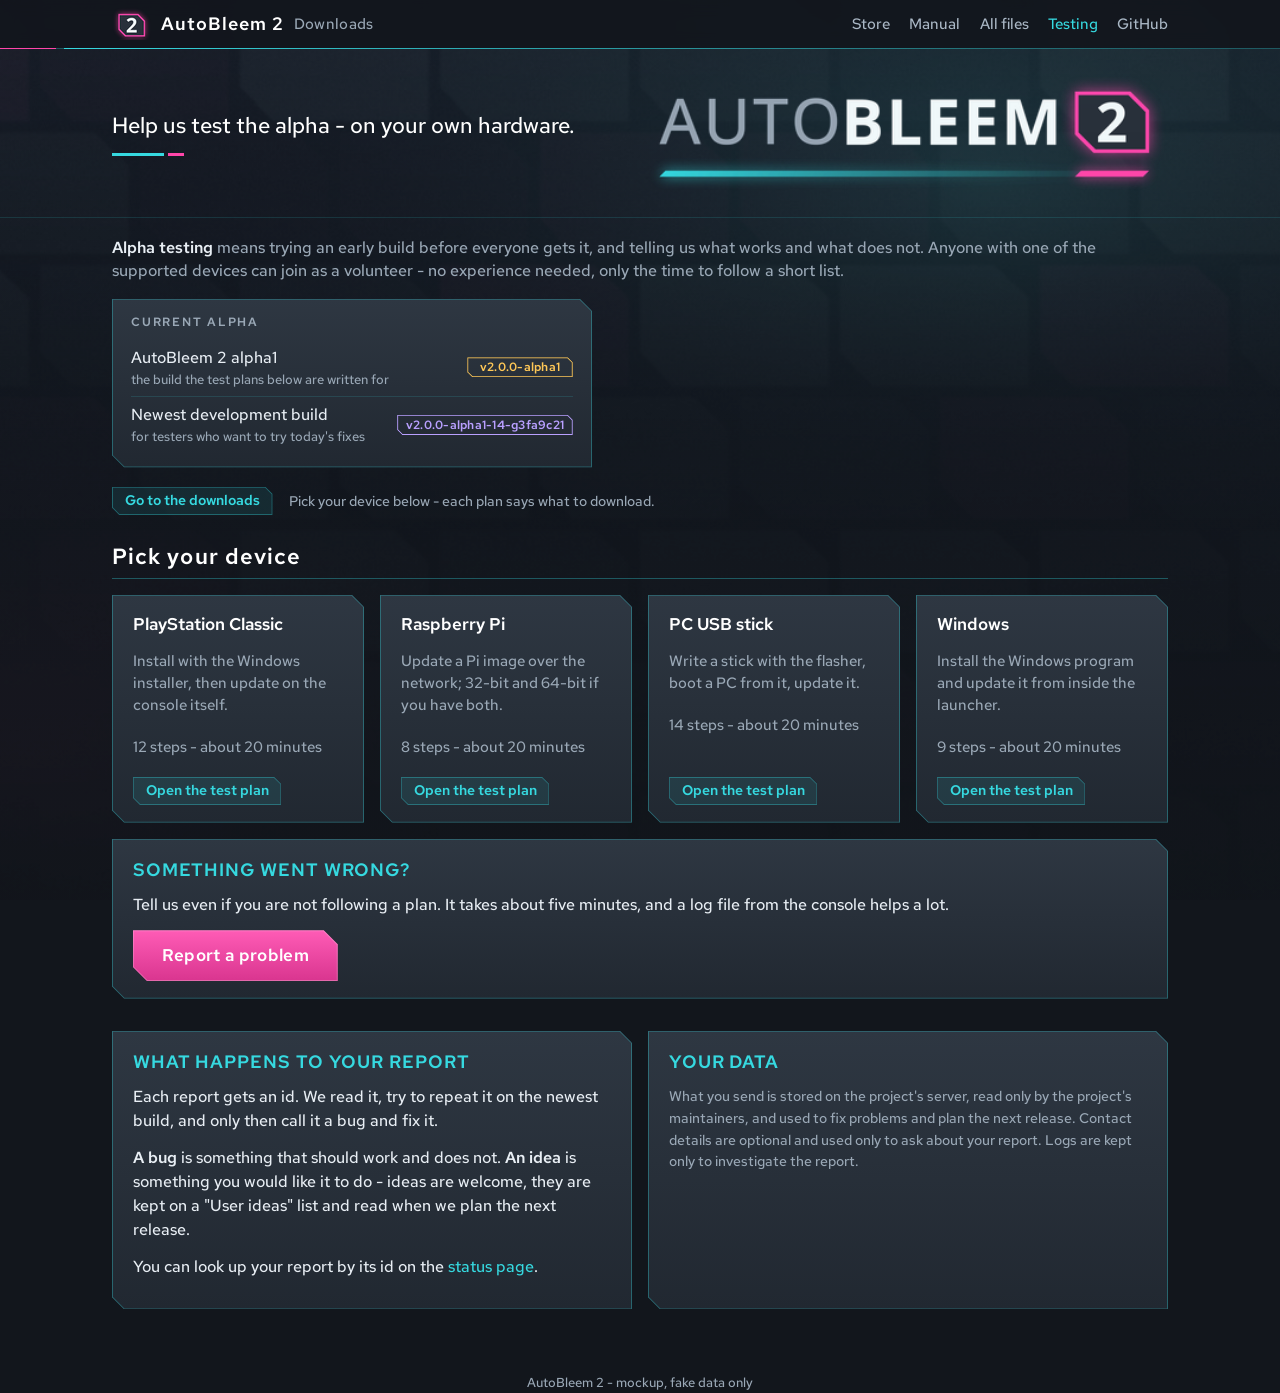
==== mockups/testing/index.html @ 65314cf2 "mockups/testing: static design mockups of the volunteer tester pages (landing, PSC test plan, report" ====
<!DOCTYPE html><html lang="en"><head><meta charset="utf-8">
<meta name="viewport" content="width=device-width, initial-scale=1">
<title>Testing - AutoBleem 2</title>
<link rel="icon" href="assets/icon.png" type="image/png">
<link rel="stylesheet" href="site.css"></head><body>
<header class="top"><div class="bar"><a class="brand" href="index.html"><img src="assets/emblem.png" srcset="assets/emblem@2x.png 2x" alt="">AutoBleem 2 <span>Downloads</span></a><nav>
<a href="#" class="xs">Store</a><a href="#" class="xs">Manual</a><a href="#">All files</a><a href="index.html" class="on">Testing</a><a href="#">GitHub</a></nav></div></header>
<div class="hero"><div class="in"><p>Help us test the alpha - on your own hardware.</p><img src="assets/logo.png" srcset="assets/logo@2x.png 2x" alt="AutoBleem 2"></div></div>
<main>

<p class="lede"><b>Alpha testing</b> means trying an early build before everyone gets it, and telling us what works and what does not.
Anyone with one of the supported devices can join as a volunteer - no experience needed, only the time to follow a short list.</p>

<div class="status" style="margin:1rem 0">
<h2>Current alpha</h2>
<ul><li><span class="k">AutoBleem 2 alpha1<small>the build the test plans below are written for</small></span><span class="chan pre">v2.0.0-alpha1</span></li>
<li><span class="k">Newest development build<small>for testers who want to try today's fixes</small></span><span class="chan dev">v2.0.0-alpha1-14-g3fa9c21</span></li></ul>
</div>
<div class="cta"><a class="dl" href="#">Go to the downloads</a><span class="older">Pick your device below - each plan says what to download.</span></div>

<h2 class="plat" style="margin-top:1.6rem">Pick your device</h2>
<div class="grid"><div class="panel"><h3>PlayStation Classic</h3><p>Install with the Windows installer, then update on the console itself.</p><p class="older">12 steps - about 20 minutes</p><a class="dl wide" href="plan-psc.html">Open the test plan</a></div><div class="panel"><h3>Raspberry Pi</h3><p>Update a Pi image over the network; 32-bit and 64-bit if you have both.</p><p class="older">8 steps - about 20 minutes</p><a class="dl wide" href="#">Open the test plan</a></div><div class="panel"><h3>PC USB stick</h3><p>Write a stick with the flasher, boot a PC from it, update it.</p><p class="older">14 steps - about 20 minutes</p><a class="dl wide" href="#">Open the test plan</a></div><div class="panel"><h3>Windows</h3><p>Install the Windows program and update it from inside the launcher.</p><p class="older">9 steps - about 20 minutes</p><a class="dl wide" href="#">Open the test plan</a></div></div>

<div class="panel">
<h2>Something went wrong?</h2>
<p>Tell us even if you are not following a plan. It takes about five minutes, and a log file from the console helps a lot.</p>
<div class="cta" style="margin:.6rem 0 0"><a class="big plain" href="report.html">Report a problem</a></div>
</div>

<div class="two">
<div class="panel"><h2>What happens to your report</h2>
<p>Each report gets an id. We read it, try to repeat it on the newest build, and only then call it a bug and fix it.</p>
<p><b>A bug</b> is something that should work and does not. <b>An idea</b> is something you would like it to do - ideas are welcome, they are kept on a "User ideas" list and read when we plan the next release.</p>
<p>You can look up your report by its id on the <a href="status.html">status page</a>.</p></div>
<div class="panel"><h2>Your data</h2><p class="older">What you send is stored on the project's server, read only by the project's maintainers, and used to fix problems and plan the next release. Contact details are optional and used only to ask about your report. Logs are kept only to investigate the report.</p></div>
</div>
</main>
<footer>AutoBleem 2 - mockup, fake data only</footer></body></html>
---- mockups/testing/site.css ----
/* AutoBleem 2 download site - the ab2.0.0 look (graphite, cyan lines, magenta focus, cut corners, Red Hat Text).
   A drop-in for repo_index.py's PAGE_CSS: every class the generator writes keeps its name; new ones are marked NEW.
   Cut corners: clip-path on the box, the 1 px line drawn by its ::before (the same polygon, 1 px larger) -
   see www/README.md "Cut corners". Corners cut: top-right and bottom-left, like the theme's tiles. */
@font-face{font-family:"Red Hat Text";src:url(assets/RedHatText-Medium.ttf) format('truetype');font-weight:500;font-display:swap}
@font-face{font-family:"Red Hat Text";src:url(assets/RedHatText-SemiBold.ttf) format('truetype');font-weight:600;font-display:swap}
:root{
  --bg:#12161c;--panel:#262e38;--panel-top:#2e3742;--panel-bot:#212831;--panel-glass:rgba(33,40,49,.88);
  --cyan:#36d9e0;--line:rgba(54,217,224,.34);--line-soft:rgba(54,217,224,.14);--magenta:#ff46aa;
  --ink:#e8eef4;--dim:#9aa8b6;--steel:#aab8c6;
  --rel:#58e0a0;--pre:#ffc857;--dev:#b9a0ff;--warn:#ff8a65;
  --cut:12px;--cut-s:7px}
*{box-sizing:border-box}
html{scroll-padding-top:4.2rem}
body{margin:0;font-family:"Red Hat Text","Segoe UI",system-ui,sans-serif;font-weight:500;color:var(--ink);line-height:1.5;
  background:var(--bg) url(assets/background.jpg) center top/cover fixed}
body:before{content:"";position:fixed;inset:0;z-index:-1;pointer-events:none;
  background:linear-gradient(180deg,rgba(18,22,28,.55) 0,rgba(18,22,28,.82) 60%,rgba(18,22,28,.92) 100%)}
a{color:var(--cyan);text-decoration:none}a:hover{color:#fff;text-decoration:underline}

/* the cut-corner box: .cut on any block (panels, notices, buttons) */
.cut,.panel,.notice,details.inputs,.status,a.big,.hero .in:before{
  clip-path:polygon(0 0,calc(100% - var(--cut)) 0,100% var(--cut),100% 100%,var(--cut) 100%,0 calc(100% - var(--cut)))}

/* the top bar */
header.top{position:sticky;top:0;z-index:5;background:rgba(18,22,28,.9);backdrop-filter:blur(8px);
  border-bottom:1px solid var(--line)}
header.top:after{content:"";position:absolute;left:0;right:0;bottom:-1px;height:1px;
  background:linear-gradient(90deg,var(--magenta) 0 56px,transparent 56px 64px,var(--cyan) 64px,rgba(54,217,224,.2) 75%,transparent)}
header.top .bar{max-width:68rem;margin:0 auto;padding:.5rem 1rem;display:flex;align-items:center;gap:1rem}
header.top .brand{display:flex;align-items:center;gap:.6rem;color:#fff;font-size:1.1rem;font-weight:600;letter-spacing:.06em}
header.top .brand img{height:32px;width:auto}
header.top .brand span{color:var(--dim);font-weight:500;font-size:.95rem;letter-spacing:.02em}
header.top .brand:hover{text-decoration:none}
header.top nav{margin-left:auto;display:flex;gap:1.2rem;font-size:.95rem}
header.top nav a{color:var(--steel);white-space:nowrap}
header.top .brand{white-space:nowrap}
header.top nav a:hover,header.top nav a.on{color:var(--cyan);text-decoration:none}

/* the banner: one line left, the C3 logo right */
.hero{border-bottom:1px solid var(--line-soft)}
.hero .in{max-width:68rem;margin:0 auto;padding:0 1rem;height:clamp(96px,14vw,168px);display:flex;align-items:center;gap:1rem}
.hero p{flex:1;margin:0;font-size:clamp(1rem,2vw,1.35rem);color:#fff;max-width:34rem}
.hero p:after{content:"";display:block;width:4.5rem;height:3px;margin-top:.7rem;
  background:linear-gradient(90deg,var(--cyan) 0 72%,transparent 72% 78%,var(--magenta) 78%)}
.hero img{height:72%;width:auto;margin-left:auto;display:block}

main{max-width:68rem;margin:0 auto 3rem;padding:0 1rem}
/* the 1 px frame of a cut box: the box's ::after is a ring - the outer cut polygon with the same polygon one px
   in cut out of it (evenodd), painted --ring. One shape in one coordinate space, so the frame is whole on the
   straight edges and the diagonals at any size (a box-shadow or a second layer 1 px in snapped to other pixels
   than the clip and lost an edge). --cut is the box's own cut; every ring box sets --ring and --cut. */
.panel,.notice,details.inputs,.status,.chan,td.file a,a.dl,button.copy,nav.subtabs a,a.big{position:relative}
.panel:after,.notice:after,details.inputs:after,.status:after,.chan:after,td.file a:after,a.dl:after,button.copy:after,
nav.subtabs a:after,a.big:after{content:"";position:absolute;inset:0;pointer-events:none;background:var(--ring);
  clip-path:polygon(evenodd,0 0,calc(100% - var(--cut)) 0,100% var(--cut),100% 100%,var(--cut) 100%,0 calc(100% - var(--cut)),0 0,
    1px 1px,calc(100% - 1px - var(--cut) + .59px) 1px,calc(100% - 1px) calc(1px + var(--cut) - .59px),calc(100% - 1px) calc(100% - 1px),
    calc(1px + var(--cut) - .59px) calc(100% - 1px),1px calc(100% - 1px - var(--cut) + .59px),1px 1px)}
.panel,.notice,details.inputs,.status{isolation:isolate;--ring:var(--line);
  background:var(--fill,linear-gradient(180deg,var(--panel-top),var(--panel-bot)))}
.panel{padding:1.1rem 1.3rem;margin:1rem 0}
.lede{color:var(--dim);margin:1.1rem 0 .4rem;font-size:.98rem}
.lede b{color:var(--ink);font-weight:600}
h1{font-weight:600;font-size:1.7rem;margin:0 0 .4rem;color:#fff}
h2{font-weight:600;font-size:1.15rem;letter-spacing:.05em;margin:0 0 .6rem;color:var(--cyan);text-transform:uppercase}
h2 small,h1 small{font-size:.75em;color:var(--dim);letter-spacing:0;margin-left:.5rem;text-transform:none;font-weight:500}
h3{font-weight:600;font-size:.95rem;margin:1rem 0 .4rem;color:var(--steel)}
h3 small{font-weight:500}
p{margin:.4rem 0 .8rem}
ul,ol{padding-left:1.3rem}li{margin:.3rem 0}
ul.what{margin:.3rem 0 .9rem}ul.what b{color:var(--ink);font-weight:600}
code{font-family:ui-monospace,Consolas,monospace;font-size:.88em;color:#fff;background:rgba(0,0,0,.28);
  padding:.05em .35em;border-radius:2px}

/* the one table style */
table{border-collapse:collapse;width:100%;margin:.4rem 0 .2rem}
td,th{text-align:left;padding:.5rem .55rem;border-bottom:1px solid var(--line-soft);vertical-align:middle}
th{font-weight:600;color:var(--dim);font-size:.72rem;letter-spacing:.1em;text-transform:uppercase;padding-top:.2rem}
tr:last-child td{border-bottom:0}
tbody tr:hover td{background:rgba(54,217,224,.05)}
td.what small{display:block;color:var(--dim);font-size:.83rem;line-height:1.35;margin-top:.1rem}
td.what img.icon{float:left;width:44px;height:44px;object-fit:contain;margin:.1rem .75rem .1rem 0;
  clip-path:polygon(0 0,calc(100% - var(--cut-s)) 0,100% var(--cut-s),100% 100%,var(--cut-s) 100%,0 calc(100% - var(--cut-s)))}
td.file{white-space:nowrap}
td.file a,a.dl{display:inline-block;padding:.22rem .8rem;font-size:.88rem;font-weight:600;color:var(--cyan);
  background:rgba(54,217,224,.1);--ring:var(--line);--cut:var(--cut-s);
  clip-path:polygon(0 0,calc(100% - var(--cut)) 0,100% var(--cut),100% 100%,var(--cut) 100%,0 calc(100% - var(--cut)))}
td.file a:hover,a.dl:hover{background:rgba(255,70,170,.16);--ring:var(--magenta);color:#fff;text-decoration:none}
td.file a:before{content:"\2193  "}
td.size{white-space:nowrap;color:var(--dim);text-align:right}
th.size{text-align:right}
td.when{white-space:nowrap;color:var(--dim);font-size:.85em}
.chan{display:inline-block;white-space:nowrap;font-size:.76rem;font-weight:600;padding:.06rem .55rem;letter-spacing:.02em;
  color:var(--dim);--ring:currentColor;--cut:5px;
  clip-path:polygon(0 0,calc(100% - var(--cut)) 0,100% var(--cut),100% 100%,var(--cut) 100%,0 calc(100% - var(--cut)))}
.chan.rel{color:var(--rel)}.chan.pre{color:var(--pre)}.chan.dev{color:var(--dev)}
.badge{display:inline-block;font-size:.7rem;font-weight:600;letter-spacing:.06em;text-transform:uppercase;padding:.02rem .45rem;
  background:rgba(255,138,101,.16);color:var(--warn);margin-left:.4rem;vertical-align:1px}
.warn{color:var(--warn)}
.older{color:var(--dim);font-size:.9rem}

/* Build inputs, folded */
details.inputs{margin:1rem 0;--ring:var(--line-soft);--fill:rgba(18,22,28,.72)}
details.inputs>summary{cursor:pointer;padding:.75rem 1.3rem;color:var(--dim);list-style:none;display:flex;gap:.6rem;align-items:baseline}
details.inputs>summary::-webkit-details-marker{display:none}
details.inputs>summary:before{content:"\25B8";color:var(--cyan);transition:transform .15s}
details.inputs[open]>summary:before{transform:rotate(90deg)}
details.inputs>summary b{color:var(--ink);font-weight:600}
details.inputs>div{padding:0 1.3rem 1rem}

/* tabs: the selected one magenta, like the launcher's focus */
h2.plat{margin:2rem 0 .2rem;padding-bottom:.3rem;border-bottom:1px solid var(--line);color:#fff;font-size:1.35rem;text-transform:none}
nav.tabs{display:flex;flex-wrap:wrap;gap:.3rem;margin:1.2rem 0 0;border-bottom:1px solid var(--line)}
nav.tabs a{position:relative;padding:.55rem 1.1rem;color:var(--steel);font-size:.98rem;font-weight:600;margin-bottom:-1px;
  clip-path:polygon(0 0,calc(100% - 10px) 0,100% 10px,100% 100%,0 100%)}
nav.tabs a:hover{color:#fff;text-decoration:none;background:rgba(54,217,224,.07)}
nav.tabs a.active{background:linear-gradient(180deg,var(--panel-top),var(--panel-bot));color:#fff;
  box-shadow:inset 0 3px 0 var(--magenta)}
body.js section.tab{display:none}
body.js section.tab.active{display:block}
body.js section.tab h2.plat{display:none}
nav.subtabs{display:flex;flex-wrap:wrap;gap:.4rem;margin:1rem 0 .4rem}
nav.subtabs a{padding:.28rem .95rem;color:var(--steel);font-size:.9rem;font-weight:600;background:rgba(18,22,28,.6);
  --ring:var(--line-soft);--cut:var(--cut-s);
  clip-path:polygon(0 0,calc(100% - var(--cut)) 0,100% var(--cut),100% 100%,var(--cut) 100%,0 calc(100% - var(--cut)))}
nav.subtabs a:hover{color:#fff;text-decoration:none}
nav.subtabs a.active{color:#fff;background:rgba(255,70,170,.14);--ring:var(--magenta)}
h3.subtab{font-size:1.15rem;color:#fff;margin:1.4rem 0 .2rem}
body.js section.subtab{display:none}
body.js section.subtab.active{display:block}
body.js section.subtab h3.subtab{display:none}

/* something to copy into another program */
.notice{display:flex;align-items:center;flex-wrap:wrap;gap:.5rem .8rem;margin:.8rem 0 1rem;padding:.75rem 1rem .75rem 1.2rem;
  --fill:linear-gradient(90deg,#1d3a42,#1f2a33 60%);
  background:linear-gradient(var(--cyan),var(--cyan)) 0 0/3px calc(100% - var(--cut)) no-repeat,var(--fill)}
.notice .label{flex-basis:100%;color:var(--dim);font-size:.88rem}
.notice .label b{color:var(--ink);font-weight:600}
.notice .nrow{display:flex;align-items:center;gap:.8rem;width:100%}
.notice .nrow .chan{min-width:5.2rem;text-align:center}
.notice code{flex:1;min-width:0;overflow-wrap:anywhere;font-size:.9rem;padding:.35rem .6rem}
button.copy{font:inherit;font-size:.86rem;font-weight:600;color:var(--cyan);background:rgba(54,217,224,.1);border:0;
  --ring:var(--line);--cut:var(--cut-s);padding:.3rem .95rem;cursor:pointer;
  clip-path:polygon(0 0,calc(100% - var(--cut)) 0,100% var(--cut),100% 100%,var(--cut) 100%,0 calc(100% - var(--cut)))}
button.copy:hover{background:rgba(255,70,170,.16);--ring:var(--magenta);color:#fff}
button.copy.done{color:var(--rel);--ring:var(--rel)}
footer{color:var(--dim);font-size:.8rem;text-align:center;margin-top:2rem;padding:0 1rem}

/* NEW - the splash page (/) */
body.splash{display:flex;flex-direction:column;min-height:100vh}
body.splash main{flex:1;max-width:46rem;text-align:center;padding-top:clamp(1.5rem,6vh,4.5rem)}
.splash .logo{width:min(440px,86vw);height:auto;display:block;margin:0 auto .4rem}
.splash h1{font-size:clamp(1.7rem,4.6vw,2.6rem);margin:.6rem 0 .3rem;letter-spacing:.01em}
.splash .sub{color:var(--steel);font-size:clamp(1rem,2.2vw,1.15rem);margin:0 auto 1.6rem;max-width:34rem}
.status{text-align:left;max-width:30rem;margin:0 auto 1.8rem;padding:.9rem 1.2rem}
.status h2{font-size:.78rem;letter-spacing:.14em;margin:0 0 .45rem;color:var(--dim)}
.status ul{list-style:none;margin:0;padding:0}
.status li{display:flex;align-items:center;gap:.7rem;margin:0;padding:.42rem 0;border-top:1px solid var(--line-soft)}
.status li:first-child{border-top:0}
.status li .k{flex:1;color:var(--ink)}
.status li .k small{display:block;color:var(--dim);font-size:.8rem}
.status li .chan{min-width:6.6rem;text-align:center}
.status li .dot{width:8px;height:8px;border-radius:50%;background:var(--rel);box-shadow:0 0 8px var(--rel);flex:none}
.status li .dot.next{background:transparent;box-shadow:inset 0 0 0 2px var(--pre)}
a.big{display:inline-flex;align-items:center;gap:.7rem;padding:.95rem 2.1rem;font-size:1.15rem;font-weight:600;color:#fff;
  letter-spacing:.02em;background:linear-gradient(180deg,#ff5cb6,#d9358f);--ring:rgba(255,255,255,.25);
  --cut:14px}
a.big:hover{background:linear-gradient(180deg,#ff73c1,#e8409c);text-decoration:none}
a.big:before{content:"\2193";font-size:1.25rem}
.splash .thanks{color:var(--steel);margin:1.8rem auto .9rem;max-width:32rem;font-size:.95rem}
.splash .thanks b{color:#fff;font-weight:600}
a.support{position:relative;display:inline-block;width:252px;height:48px;line-height:0}
a.support img{width:252px;height:48px}
a.support:after{content:"";position:absolute;left:-10px;top:-10px;width:272px;height:68px;opacity:0;pointer-events:none;
  background:url(assets/button-support-hover.png) 0 0/272px 68px no-repeat;
  background-image:-webkit-image-set(url(assets/button-support-hover.png) 1x,url(assets/button-support-hover@2x.png) 2x);
  background-image:image-set(url(assets/button-support-hover.png) 1x,url(assets/button-support-hover@2x.png) 2x)}
a.support:hover:after{opacity:1}
a.support:hover img{opacity:0}
.splash .more{margin-top:1.4rem;font-size:.9rem;color:var(--dim)}
.splash .more a{margin:0 .5rem}

@media (max-width:640px){
  td.when,th.when,td.size,th.size{display:none}
  .chan{white-space:normal;word-break:break-all}
  td.file a{padding:.2rem .55rem}
  .panel,details.inputs>div{padding-left:.8rem;padding-right:.8rem}
  nav.tabs a{padding:.45rem .7rem;font-size:.9rem}
  td,th{padding:.45rem .35rem}
  header.top nav{gap:.7rem;font-size:.85rem}
  header.top .brand span{display:none}
  .hero img{display:none}
  a.big{padding:.85rem 1.4rem;font-size:1.05rem}
  .status{padding:.8rem .9rem}
  .status li .chan{min-width:0}
}
@media (max-width:480px){
  header.top .bar{gap:.6rem}
  header.top .brand{font-size:0;gap:0}  /* the emblem alone; the logo is on the page */
  header.top nav{gap:.85rem;font-size:.84rem}
}

/* NEW - the Testing pages: forms, step rows, platform cards. Same tokens and cut corners as the approved look. */
header.top nav a.on{color:var(--cyan)}
.grid{display:grid;grid-template-columns:repeat(auto-fit,minmax(15rem,1fr));gap:1rem;margin:1rem 0}
.grid .panel{margin:0;display:flex;flex-direction:column}
.grid .panel p{color:var(--dim);font-size:.92rem;flex:1}
.grid .panel h3{margin-top:0;color:#fff;font-size:1.05rem}
.two{display:grid;grid-template-columns:1fr 1fr;gap:1rem}
.two .panel{margin:1rem 0}
.cta{display:flex;flex-wrap:wrap;gap:1rem;align-items:center;margin:1.2rem 0}
button.big,a.big.plain{display:inline-flex;align-items:center;gap:.7rem;padding:.8rem 1.8rem;font:inherit;font-size:1.05rem;
  font-weight:600;color:#fff;letter-spacing:.02em;border:0;cursor:pointer;position:relative;
  background:linear-gradient(180deg,#ff5cb6,#d9358f);--ring:rgba(255,255,255,.25);--cut:14px;
  clip-path:polygon(0 0,calc(100% - var(--cut)) 0,100% var(--cut),100% 100%,var(--cut) 100%,0 calc(100% - var(--cut)))}
button.big:after{content:"";position:absolute;inset:0;pointer-events:none;background:var(--ring);
  clip-path:polygon(evenodd,0 0,calc(100% - var(--cut)) 0,100% var(--cut),100% 100%,var(--cut) 100%,0 calc(100% - var(--cut)),0 0,
    1px 1px,calc(100% - 1px - var(--cut) + .59px) 1px,calc(100% - 1px) calc(1px + var(--cut) - .59px),calc(100% - 1px) calc(100% - 1px),
    calc(1px + var(--cut) - .59px) calc(100% - 1px),1px calc(100% - 1px - var(--cut) + .59px),1px 1px)}
button.big:hover,a.big.plain:hover{background:linear-gradient(180deg,#ff73c1,#e8409c);text-decoration:none}
a.big.plain:before{content:none}
a.dl.wide{margin-top:.4rem;align-self:flex-start}
a.dl.quiet{--ring:var(--line-soft);color:var(--steel);background:rgba(18,22,28,.6)}
label.f{display:block;margin:1rem 0 .3rem;font-weight:600;color:var(--steel);font-size:.9rem}
label.f small{font-weight:500;color:var(--dim);margin-left:.4rem}
input[type=text],input[type=email],select,textarea,input[type=file]{width:100%;font:inherit;font-size:.95rem;color:var(--ink);
  background:rgba(18,22,28,.78);border:1px solid var(--line);border-radius:0;padding:.5rem .65rem}
textarea{min-height:5.5rem;resize:vertical}
input:focus,select:focus,textarea:focus{outline:0;border-color:var(--magenta)}
input::placeholder,textarea::placeholder{color:#6f7d8b}
.hint{color:var(--dim);font-size:.85rem;margin:.25rem 0 0}
.row2{display:grid;grid-template-columns:minmax(0,1fr) minmax(0,1fr);gap:1rem}
.hp{position:absolute;left:-9999px;height:0;overflow:hidden}
.check{display:flex;gap:.6rem;align-items:flex-start;margin:.8rem 0;color:var(--ink);font-size:.92rem}
.check input{margin-top:.25rem;accent-color:var(--magenta)}
.privacy{color:var(--dim);font-size:.85rem;border-left:3px solid var(--cyan);padding:.1rem 0 .1rem .8rem;margin:1rem 0}
.sec{display:flex;flex-wrap:wrap;align-items:baseline;gap:.8rem;margin:1.8rem 0 .2rem;padding-bottom:.3rem;border-bottom:1px solid var(--line)}
.sec h2{margin:0;color:#fff;font-size:1.1rem;text-transform:none;letter-spacing:.02em}
.sec small{color:var(--dim)}
.step{padding:.8rem 0;border-bottom:1px solid var(--line-soft)}
.step:last-child{border-bottom:0}
.step .top{display:flex;gap:.8rem;align-items:flex-start}
.step .sid{flex:none;font-family:ui-monospace,Consolas,monospace;font-size:.78rem;color:var(--dim);background:rgba(0,0,0,.28);
  padding:.1rem .4rem;margin-top:.15rem}
.step .txt{flex:1;min-width:0}
.step .txt b{font-weight:600;color:#fff}
.step .txt small{display:block;color:var(--dim);font-size:.85rem;margin-top:.15rem}
.choice{display:flex;gap:.4rem;margin:.55rem 0 0 0;flex-wrap:wrap}
.choice label{cursor:pointer}
.choice input{position:absolute;opacity:0;pointer-events:none}
.choice span{display:inline-block;padding:.2rem .9rem;font-size:.86rem;font-weight:600;color:var(--steel);
  background:rgba(18,22,28,.6);border:1px solid var(--line-soft)}
.choice input:focus-visible+span{border-color:var(--magenta)}
.choice input:checked+span.ok{color:var(--rel);border-color:var(--rel);background:rgba(88,224,160,.1)}
.choice input:checked+span.pr{color:var(--warn);border-color:var(--warn);background:rgba(255,138,101,.12)}
.choice input:checked+span.na{color:#fff;border-color:var(--dim);background:rgba(154,168,182,.14)}
.cmt{display:none;margin-top:.5rem}
.step:has(input[value=problem]:checked) .cmt{display:block}
.cmt textarea{min-height:3.4rem}
.progress{position:sticky;top:3.3rem;z-index:3;background:rgba(18,22,28,.92);border-bottom:1px solid var(--line-soft);
  padding:.4rem 0;margin:0 0 .4rem;display:flex;align-items:center;gap:.8rem;font-size:.85rem;color:var(--dim)}
.progress .bar{flex:1;height:4px;background:var(--line-soft);position:relative}
.progress .bar i{position:absolute;left:0;top:0;bottom:0;background:linear-gradient(90deg,var(--cyan),var(--magenta))}
.sub{display:flex;flex-wrap:wrap;gap:1rem;align-items:center;margin:1.2rem 0}
.idbox{display:inline-block;font-family:ui-monospace,Consolas,monospace;font-size:1.8rem;letter-spacing:.2em;color:#fff;
  background:rgba(0,0,0,.35);border:1px solid var(--line);padding:.4rem 1.1rem;margin:.4rem 0}
ol.next li{margin:.5rem 0}ol.next b{color:#fff;font-weight:600}
@media (max-width:640px){
  .two,.row2{grid-template-columns:minmax(0,1fr)}
  .step .top{flex-direction:column;gap:.3rem}
  .progress{top:2.9rem}
  .idbox{font-size:1.3rem;letter-spacing:.12em}
  header.top nav a.xs{display:none}
}
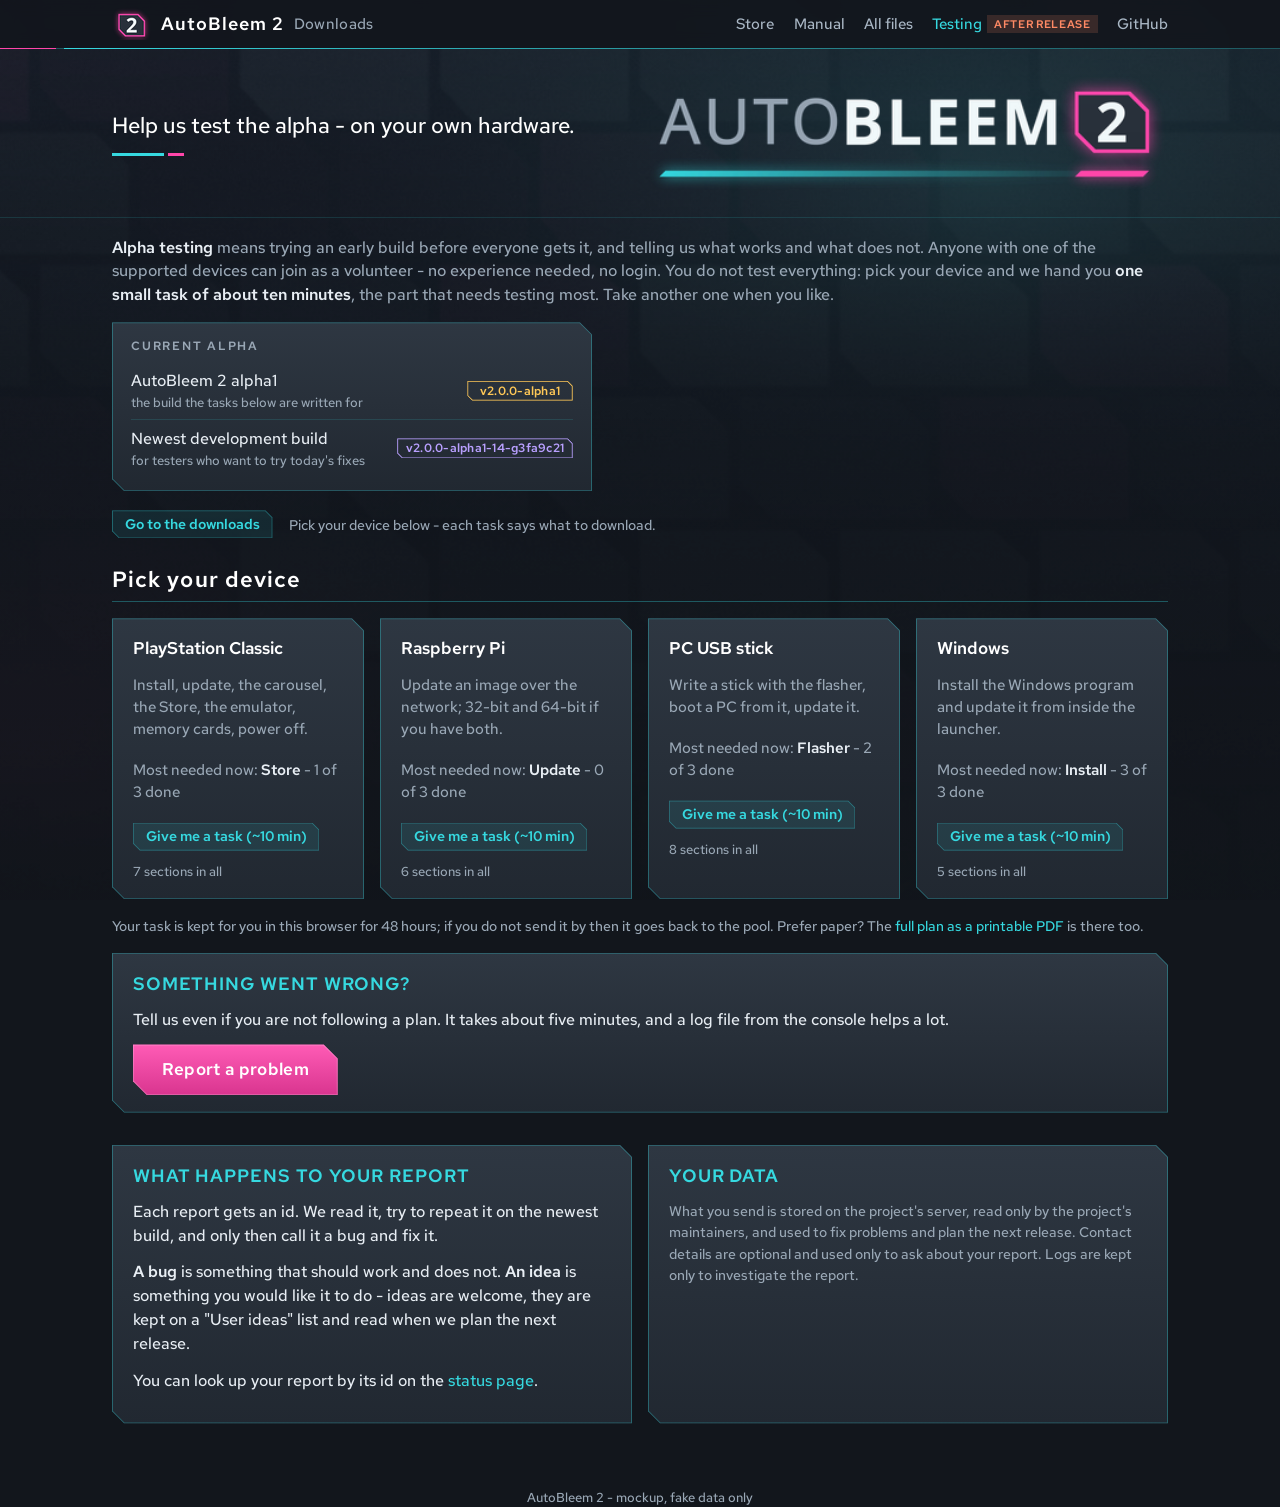
==== commit 4663d379: "mockups/testing: test tasks instead of whole plans (Give me a task, one-section task page, coverage " ====
--- a/mockups/testing/index.html
+++ b/mockups/testing/index.html
@@ -4,22 +4,23 @@
 <link rel="icon" href="assets/icon.png" type="image/png">
 <link rel="stylesheet" href="site.css"></head><body>
 <header class="top"><div class="bar"><a class="brand" href="index.html"><img src="assets/emblem.png" srcset="assets/emblem@2x.png 2x" alt="">AutoBleem 2 <span>Downloads</span></a><nav>
-<a href="#" class="xs">Store</a><a href="#" class="xs">Manual</a><a href="#">All files</a><a href="index.html" class="on">Testing</a><a href="#">GitHub</a></nav></div></header>
+<a href="#" class="xs">Store</a><a href="#" class="xs">Manual</a><a href="#">All files</a><!-- the Testing link is added only after alpha1 is released --><a href="index.html" class="on">Testing<span class="badge" style="margin-left:.3rem">after release</span></a><a href="#">GitHub</a></nav></div></header>
 <div class="hero"><div class="in"><p>Help us test the alpha - on your own hardware.</p><img src="assets/logo.png" srcset="assets/logo@2x.png 2x" alt="AutoBleem 2"></div></div>
 <main>
 
 <p class="lede"><b>Alpha testing</b> means trying an early build before everyone gets it, and telling us what works and what does not.
-Anyone with one of the supported devices can join as a volunteer - no experience needed, only the time to follow a short list.</p>
+Anyone with one of the supported devices can join as a volunteer - no experience needed, no login. You do not test everything: pick your device and we hand you <b>one small task of about ten minutes</b>, the part that needs testing most. Take another one when you like.</p>
 
 <div class="status" style="margin:1rem 0">
 <h2>Current alpha</h2>
-<ul><li><span class="k">AutoBleem 2 alpha1<small>the build the test plans below are written for</small></span><span class="chan pre">v2.0.0-alpha1</span></li>
+<ul><li><span class="k">AutoBleem 2 alpha1<small>the build the tasks below are written for</small></span><span class="chan pre">v2.0.0-alpha1</span></li>
 <li><span class="k">Newest development build<small>for testers who want to try today's fixes</small></span><span class="chan dev">v2.0.0-alpha1-14-g3fa9c21</span></li></ul>
 </div>
-<div class="cta"><a class="dl" href="#">Go to the downloads</a><span class="older">Pick your device below - each plan says what to download.</span></div>
+<div class="cta"><a class="dl" href="#">Go to the downloads</a><span class="older">Pick your device below - each task says what to download.</span></div>
 
 <h2 class="plat" style="margin-top:1.6rem">Pick your device</h2>
-<div class="grid"><div class="panel"><h3>PlayStation Classic</h3><p>Install with the Windows installer, then update on the console itself.</p><p class="older">12 steps - about 20 minutes</p><a class="dl wide" href="plan-psc.html">Open the test plan</a></div><div class="panel"><h3>Raspberry Pi</h3><p>Update a Pi image over the network; 32-bit and 64-bit if you have both.</p><p class="older">8 steps - about 20 minutes</p><a class="dl wide" href="#">Open the test plan</a></div><div class="panel"><h3>PC USB stick</h3><p>Write a stick with the flasher, boot a PC from it, update it.</p><p class="older">14 steps - about 20 minutes</p><a class="dl wide" href="#">Open the test plan</a></div><div class="panel"><h3>Windows</h3><p>Install the Windows program and update it from inside the launcher.</p><p class="older">9 steps - about 20 minutes</p><a class="dl wide" href="#">Open the test plan</a></div></div>
+<div class="grid"><div class="panel"><h3>PlayStation Classic</h3><p>Install, update, the carousel, the Store, the emulator, memory cards, power off.</p><p class="older">Most needed now: <b style="color:var(--ink)">Store</b> - 1 of 3 done</p><a class="dl wide" href="plan-psc.html">Give me a task (~10 min)</a><p class="older" style="margin:.7rem 0 0;font-size:.82rem">7 sections in all</p></div><div class="panel"><h3>Raspberry Pi</h3><p>Update an image over the network; 32-bit and 64-bit if you have both.</p><p class="older">Most needed now: <b style="color:var(--ink)">Update</b> - 0 of 3 done</p><a class="dl wide" href="#">Give me a task (~10 min)</a><p class="older" style="margin:.7rem 0 0;font-size:.82rem">6 sections in all</p></div><div class="panel"><h3>PC USB stick</h3><p>Write a stick with the flasher, boot a PC from it, update it.</p><p class="older">Most needed now: <b style="color:var(--ink)">Flasher</b> - 2 of 3 done</p><a class="dl wide" href="#">Give me a task (~10 min)</a><p class="older" style="margin:.7rem 0 0;font-size:.82rem">8 sections in all</p></div><div class="panel"><h3>Windows</h3><p>Install the Windows program and update it from inside the launcher.</p><p class="older">Most needed now: <b style="color:var(--ink)">Install</b> - 3 of 3 done</p><a class="dl wide" href="#">Give me a task (~10 min)</a><p class="older" style="margin:.7rem 0 0;font-size:.82rem">5 sections in all</p></div></div>
+<p class="older">Your task is kept for you in this browser for 48 hours; if you do not send it by then it goes back to the pool. Prefer paper? The <a href="plan-psc-print.html">full plan as a printable PDF</a> is there too.</p>
 
 <div class="panel">
 <h2>Something went wrong?</h2>
--- a/mockups/testing/site.css
+++ b/mockups/testing/site.css
@@ -262,6 +262,17 @@
   padding:.4rem 0;margin:0 0 .4rem;display:flex;align-items:center;gap:.8rem;font-size:.85rem;color:var(--dim)}
 .progress .bar{flex:1;height:4px;background:var(--line-soft);position:relative}
 .progress .bar i{position:absolute;left:0;top:0;bottom:0;background:linear-gradient(90deg,var(--cyan),var(--magenta))}
+.idrow{display:flex;gap:1rem;align-items:center}
+.idrow input{max-width:15rem;font-family:ui-monospace,Consolas,monospace;font-size:1.2rem;letter-spacing:.15em}
+.stat{margin:.2rem 0 1rem}
+ol.stages{list-style:none;margin:0 0 1rem;padding:0 0 0 .4rem}
+ol.stages li{position:relative;margin:0;padding:.2rem 0 1rem 1.6rem;border-left:2px solid var(--line-soft)}
+ol.stages li:last-child{padding-bottom:.2rem}
+ol.stages li:before{content:"";position:absolute;left:-7px;top:.45rem;width:12px;height:12px;border-radius:50%;background:var(--bg);border:2px solid var(--dim)}
+ol.stages li.done:before{background:var(--rel);border-color:var(--rel)}
+ol.stages li.now:before{background:var(--magenta);border-color:var(--magenta);box-shadow:0 0 8px var(--magenta)}
+ol.stages li b{color:#fff;font-weight:600}
+ol.stages li small{display:block;color:var(--dim);font-size:.85rem}
 .sub{display:flex;flex-wrap:wrap;gap:1rem;align-items:center;margin:1.2rem 0}
 .idbox{display:inline-block;font-family:ui-monospace,Consolas,monospace;font-size:1.8rem;letter-spacing:.2em;color:#fff;
   background:rgba(0,0,0,.35);border:1px solid var(--line);padding:.4rem 1.1rem;margin:.4rem 0}
